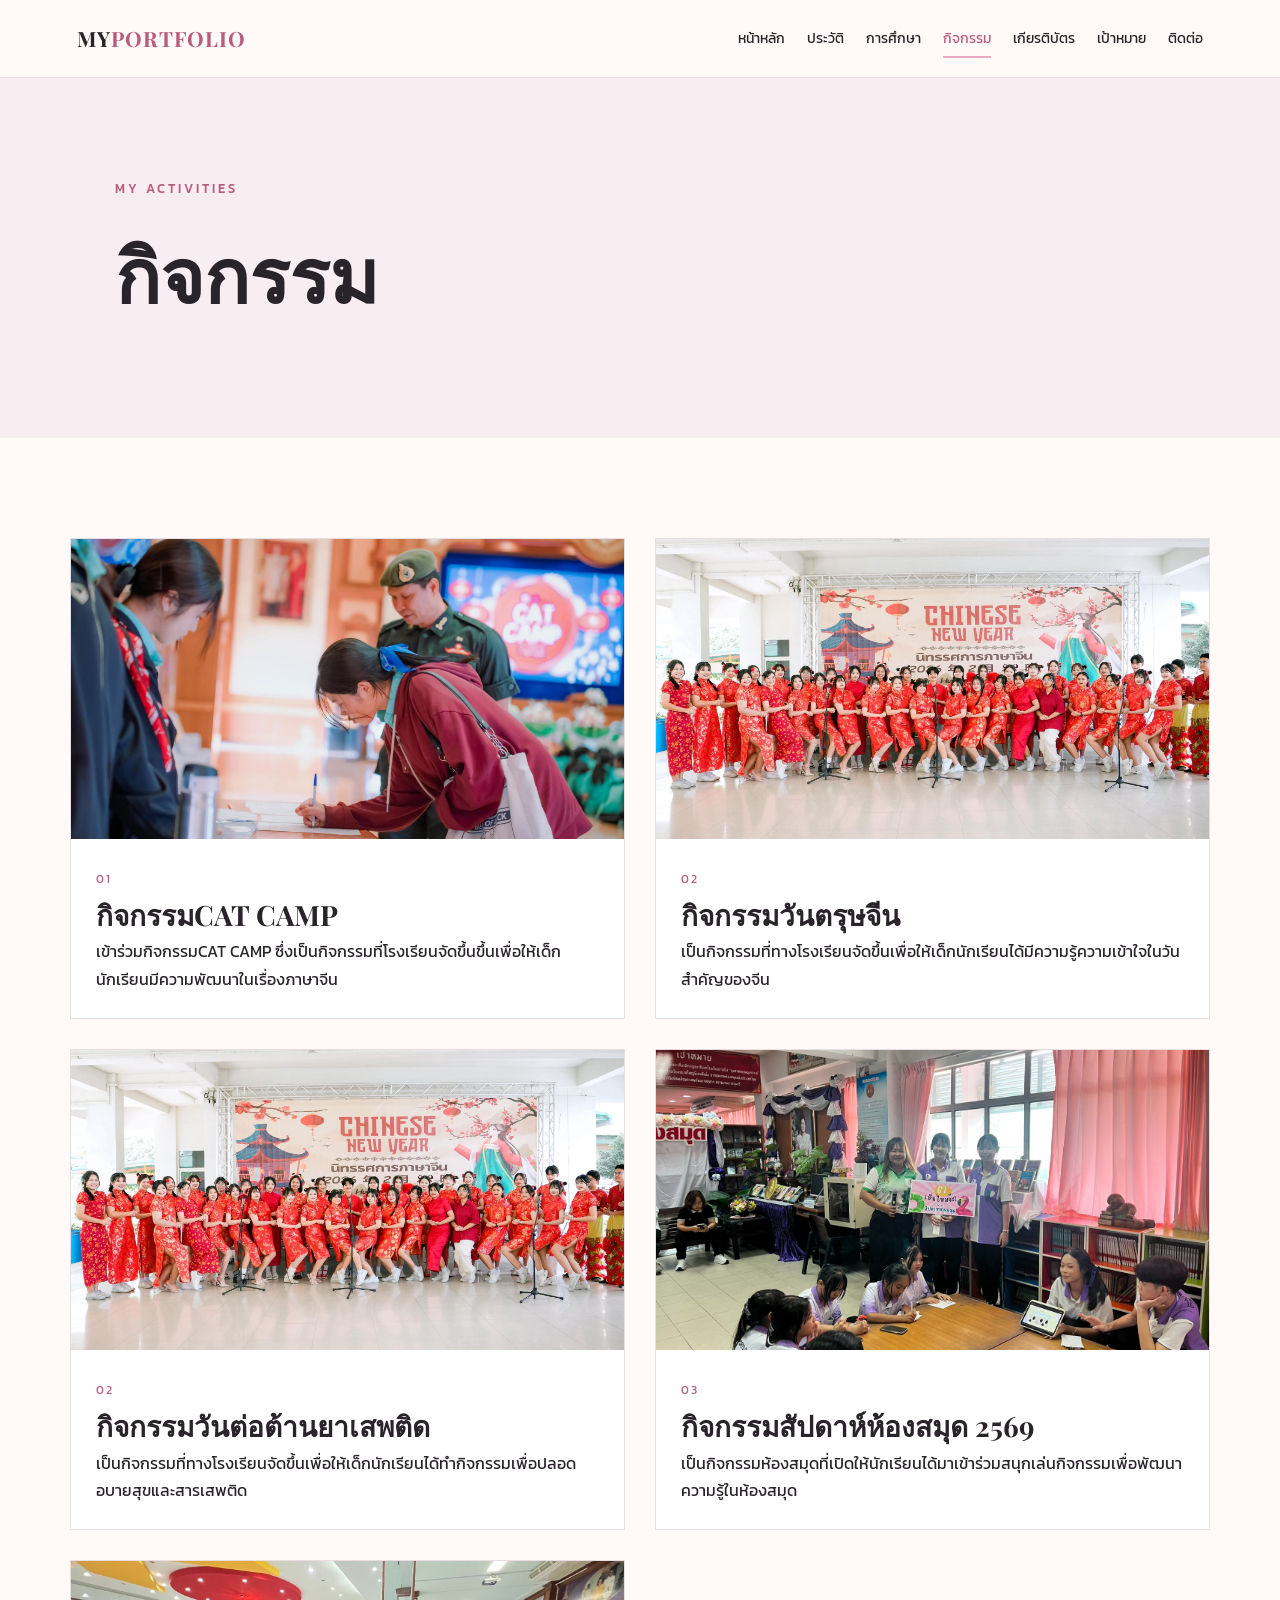
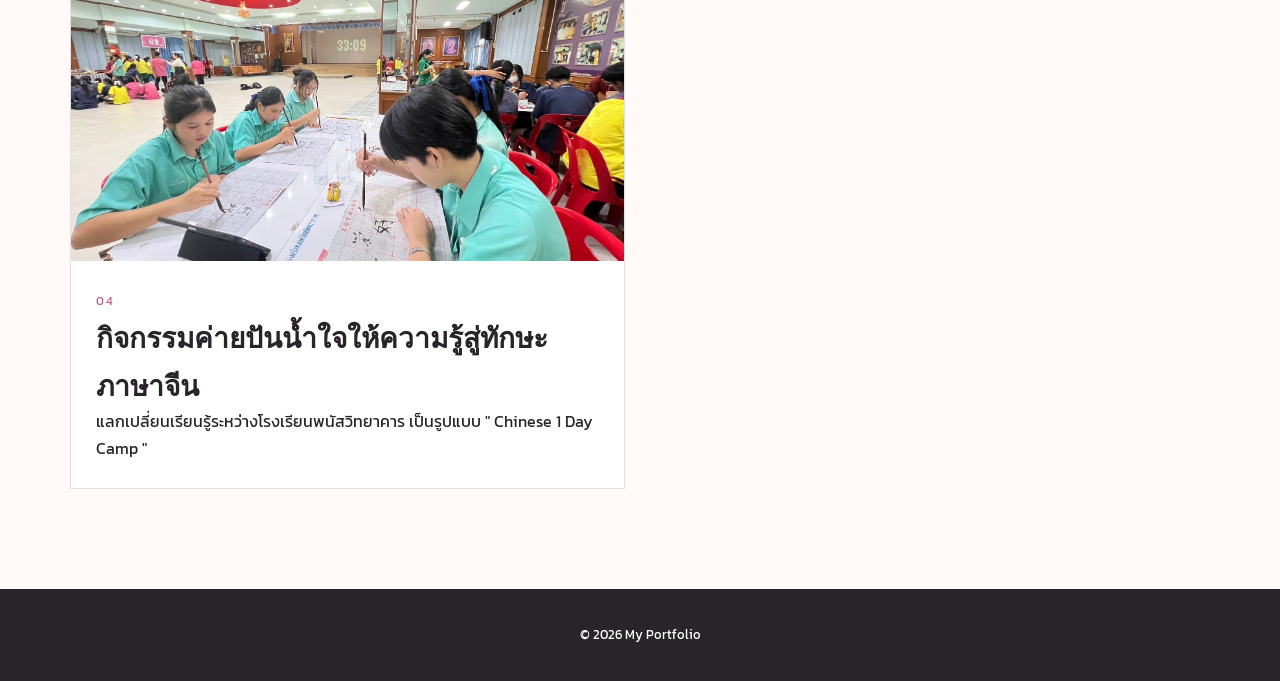
==== activities.html @ 8099ee00 "Update activities.html" ====
<!DOCTYPE html>
<html lang="th">
<head>
<meta charset="UTF-8">
<meta name="viewport" content="width=device-width, initial-scale=1.0">
<title>Activities | My Portfolio</title>
<link rel="stylesheet" href="css/style.css">
<link href="https://fonts.googleapis.com/css2?family=Kanit:wght@300;400;500;600;700&family=Playfair+Display:wght@600;700&display=swap" rel="stylesheet">
</head>

<body>

<header class="navbar">
<a href="index.html" class="logo">MY<span>PORTFOLIO</span></a>
<button class="menu-btn">☰</button>

<nav>
<a href="index.html">หน้าหลัก</a>
<a href="profile.html">ประวัติ</a>
<a href="education.html">การศึกษา</a>
<a href="activities.html" class="active">กิจกรรม</a>
<a href="certificates.html">เกียรติบัตร</a>
<a href="goals.html">เป้าหมาย</a>
<a href="contact.html">ติดต่อ</a>
</nav>
</header>

<main>

<section class="page-header">
<p>MY ACTIVITIES</p>
<h1>กิจกรรม</h1>
</section>

<section class="gallery-grid">

<div class="activity-card reveal">
<img src="images/FB_IMG_1780912357228.jpg" alt="กิจกรรม">
<div class="activity-content">
<span>01</span>
<h2>กิจกรรมCAT CAMP</h2>
<p>เข้าร่วมกิจกรรมCAT CAMP ซึ่งเป็นกิจกรรมที่โรงเรียนจัดขึ้นขึ้นเพื่อให้เด็กนักเรียนมีความพัฒนาในเรื่องภาษาจีน</p>
</div>
</div>

<div class="activity-card reveal">
<img src="images/FB_IMG_1780911938243.jpg" alt="กิจกรรม">
<div class="activity-content">
<span>02</span>
<h2>กิจกรรมวันตรุษจีน</h2>
<p>เป็นกิจกรรมที่ทางโรงเรียนจัดขึ้นเพื่อให้เด็กนักเรียนได้มีความรู้ความเข้าใจในวันสำคัญของจีน</p>
</div>
</div>

  <div class="activity-card reveal">
<img src="images/FB_IMG_1780911938243.jpg" alt="กิจกรรม">
<div class="activity-content">
<span>02</span>
<h2>กิจกรรมวันต่อต้านยาเสพติด</h2>
<p>เป็นกิจกรรมที่ทางโรงเรียนจัดขึ้นเพื่อให้เด็กนักเรียนได้ทำกิจกรรมเพื่อปลอดอบายสุขและสารเสพติด</p>
</div>
</div>

<div class="activity-card reveal">
<img src="images/1789521775600.jpg" alt="กิจกรรม">
<div class="activity-content">
<span>03</span>
<h2>กิจกรรมสัปดาห์ห้องสมุด 2569</h2>
<p>เป็นกิจกรรมห้องสมุดที่เปิดให้นักเรียนได้มาเข้าร่วมสนุกเล่นกิจกรรมเพื่อพัฒนาความรู้ในห้องสมุด</p>
</div>
</div>

<div class="activity-card reveal">
<img src="images/1780913693893.jpg" alt="กิจกรรม">
<div class="activity-content">
<span>04</span>
<h2>กิจกรรมค่ายปันน้ำใจให้ความรู้สู่ทักษะภาษาจีน</h2>
<p>แลกเปลี่ยนเรียนรู้ระหว่างโรงเรียนพนัสวิทยาคาร 
เป็นรูปแบบ " Chinese 1 Day Camp "</p>
</div>
</div>

</section>

</main>

<footer>
<p>© 2026 My Portfolio</p>
</footer>

<script src="js/main.js"></script>
</body>
</html>
---- css/style.css ----
:root{
    --pink:#e9a9c1;
    --dark-pink:#b85c7d;
    --cream:#fffaf7;
    --dark:#29232a;
    --gray:#777;
    --white:#ffffff;
    --light:#f8eef2;
    --border:#eadde2;
}

*{
    margin:0;
    padding:0;
    box-sizing:border-box;
}

html{
    scroll-behavior:smooth;
}

body{
    font-family:'Kanit',sans-serif;
    background:var(--cream);
    color:var(--dark);
    line-height:1.7;
}

a{
    text-decoration:none;
    color:inherit;
}

img{
    max-width:100%;
    display:block;
}

.navbar{
    height:78px;
    padding:0 6%;
    display:flex;
    align-items:center;
    justify-content:space-between;
    background:rgba(255,250,247,.94);
    backdrop-filter:blur(12px);
    border-bottom:1px solid var(--border);
    position:sticky;
    top:0;
    z-index:1000;
}

.logo{
    font-family:'Playfair Display',serif;
    font-size:21px;
    font-weight:700;
    letter-spacing:1px;
}

.logo span{
    color:var(--dark-pink);
}

nav{
    display:flex;
    gap:22px;
}

nav a{
    font-size:14px;
    transition:.3s;
    position:relative;
}

nav a:hover,
nav a.active{
    color:var(--dark-pink);
}

nav a.active:after{
    content:"";
    position:absolute;
    width:100%;
    height:2px;
    background:var(--pink);
    bottom:-8px;
    left:0;
}

.menu-btn{
    display:none;
    border:0;
    background:none;
    font-size:25px;
}

.hero{
    min-height:calc(100vh - 78px);
    padding:80px 9%;
    display:grid;
    grid-template-columns:1fr 1fr;
    align-items:center;
    gap:60px;
    background:
        radial-gradient(circle at 90% 10%,#f8dce6 0,transparent 25%),
        var(--cream);
}

.small-title,
.label,
.page-header p,
.section-title p{
    color:var(--dark-pink);
    letter-spacing:3px;
    font-size:13px;
    font-weight:500;
}

.hero h1{
    font-family:'Playfair Display',serif;
    font-size:clamp(80px,12vw,170px);
    line-height:.8;
    margin:25px 0;
    letter-spacing:-7px;
}

.hero h1 span{
    color:var(--pink);
}

.hero-description{
    color:var(--gray);
    max-width:500px;
}

.hero-info{
    margin:30px 0;
}

.hero-info h2{
    font-size:27px;
}

.hero-info p{
    color:var(--gray);
}

.btn{
    display:inline-block;
    padding:13px 27px;
    background:var(--dark);
    color:white;
    border-radius:50px;
    transition:.3s;
}

.btn:hover{
    background:var(--dark-pink);
    transform:translateY(-3px);
}

.hero-image{
    position:relative;
    display:flex;
    justify-content:center;
    align-items:center;
}

.image-frame{
    width:min(430px,80%);
    aspect-ratio:4/5;
    overflow:hidden;
    border-radius:220px 220px 30px 30px;
    border:12px solid white;
    box-shadow:0 25px 60px rgba(70,30,50,.15);
}

.image-frame img{
    width:100%;
    height:100%;
    object-fit:cover;
}

.circle-text{
    position:absolute;
    bottom:15px;
    right:5%;
    width:125px;
    height:125px;
    border-radius:50%;
    background:var(--dark-pink);
    color:white;
    display:flex;
    align-items:center;
    justify-content:center;
    text-align:center;
    font-size:10px;
    padding:20px;
    letter-spacing:1px;
}

.quote-section{
    padding:80px 10%;
    text-align:center;
    background:var(--dark);
    color:white;
}

.quote-section p{
    font-family:'Playfair Display',serif;
    font-size:clamp(22px,3vw,38px);
}

.quick-section,
.profile-section,
.timeline,
.gallery-grid,
.project-grid,
.certificate-grid,
.skills-container,
.goal-section,
.contact-section{
    max-width:1200px;
    margin:auto;
    padding:100px 30px;
}

.section-title{
    margin-bottom:45px;
}

.section-title h2,
.page-header h1{
    font-family:'Playfair Display',serif;
    font-size:clamp(42px,6vw,75px);
}

.card-grid{
    display:grid;
    grid-template-columns:repeat(4,1fr);
    gap:18px;
}

.menu-card{
    min-height:220px;
    padding:30px;
    background:white;
    border:1px solid var(--border);
    transition:.35s;
}

.menu-card:hover{
    transform:translateY(-8px);
    background:var(--dark);
    color:white;
}

.menu-card span{
    color:var(--dark-pink);
    font-size:14px;
}

.menu-card h3{
    font-family:'Playfair Display',serif;
    font-size:30px;
    margin-top:50px;
}

.menu-card p{
    color:var(--gray);
}

.page-header{
    padding:100px 9%;
    background:var(--light);
}

.page-header h1{
    margin-top:10px;
}

.profile-section{
    display:grid;
    grid-template-columns:380px 1fr;
    gap:80px;
    align-items:center;
}

.profile-photo{
    border-radius:200px 200px 25px 25px;
    overflow:hidden;
    border:10px solid white;
    box-shadow:0 20px 50px rgba(0,0,0,.1);
}

.profile-photo img{
    width:100%;
    aspect-ratio:4/5;
    object-fit:cover;
}

.profile-content h2{
    font-family:'Playfair Display',serif;
    font-size:45px;
    margin:10px 0 20px;
}

.info-grid{
    display:grid;
    grid-template-columns:1fr 1fr;
    gap:20px;
    margin-top:30px;
}

.info-grid div{
    padding:15px;
    border-bottom:1px solid var(--border);
}

.info-grid span{
    display:block;
    color:var(--gray);
    font-size:13px;
}

.about-box{
    max-width:1000px;
    margin:0 auto 100px;
    padding:50px;
    background:var(--dark);
    color:white;
    border-radius:25px;
}

.about-box h2{
    font-family:'Playfair Display',serif;
    font-size:35px;
    margin-bottom:15px;
}

.timeline{
    position:relative;
}

.timeline:before{
    content:"";
    position:absolute;
    left:50%;
    top:100px;
    bottom:100px;
    width:2px;
    background:var(--pink);
}

.timeline-item{
    width:50%;
    padding:25px 45px;
    position:relative;
}

.timeline-item:nth-child(odd){
    margin-left:0;
    text-align:right;
}

.timeline-item:nth-child(even){
    margin-left:50%;
}

.timeline-year{
    color:var(--dark-pink);
    font-weight:600;
}

.timeline-card{
    background:white;
    border:1px solid var(--border);
    padding:25px;
    margin-top:10px;
    text-align:left;
}

.timeline-card h2{
    font-family:'Playfair Display',serif;
}

.timeline-card h3{
    color:var(--dark-pink);
}

.stats{
    max-width:1100px;
    margin:0 auto 100px;
    display:grid;
    grid-template-columns:repeat(4,1fr);
    gap:20px;
    padding:0 30px;
}

.stat-card{
    text-align:center;
    padding:35px;
    background:white;
    border:1px solid var(--border);
}

.stat-card h2{
    font-family:'Playfair Display',serif;
    font-size:45px;
    color:var(--dark-pink);
}

.gallery-grid{
    display:grid;
    grid-template-columns:1fr 1fr;
    gap:30px;
}

.activity-card{
    background:white;
    overflow:hidden;
    border:1px solid var(--border);
}

.activity-card img{
    width:100%;
    height:300px;
    object-fit:cover;
}

.activity-content{
    padding:25px;
}

.activity-content span,
.project-info span{
    color:var(--dark-pink);
    letter-spacing:2px;
    font-size:12px;
}

.activity-content h2{
    font-family:'Playfair Display',serif;
    font-size:28px;
}

.project-grid{
    display:grid;
    grid-template-columns:repeat(2,1fr);
    gap:30px;
}

.project-card{
    background:white;
    border:1px solid var(--border);
    overflow:hidden;
}

.project-card img{
    width:100%;
    height:300px;
    object-fit:cover;
}

.project-info{
    padding:30px;
}

.project-info h2{
    font-family:'Playfair Display',serif;
    font-size:32px;
    margin:7px 0;
}

.tags{
    display:flex;
    flex-wrap:wrap;
    gap:8px;
    margin-top:20px;
}

.tags b,
.soft-skills span{
    font-size:12px;
    font-weight:400;
    padding:7px 14px;
    background:var(--light);
    border-radius:30px;
}

.certificate-grid{
    display:grid;
    grid-template-columns:repeat(2,1fr);
    gap:30px;
}

.certificate{
    background:white;
    padding:15px;
    border:1px solid var(--border);
}

.certificate img{
    width:100%;
    aspect-ratio:1.4;
    object-fit:cover;
}

.certificate h3{
    margin-top:15px;
}

.certificate p{
    color:var(--gray);
}

.skills-container{
    display:grid;
    grid-template-columns:1fr 1fr;
    gap:30px;
}

.skill-box{
    padding:40px;
    background:white;
    border:1px solid var(--border);
}

.skill-box h2{
    font-family:'Playfair Display',serif;
    font-size:35px;
    margin-bottom:30px;
}

.skill{
    margin:25px 0;
}

.skill > div:first-child{
    display:flex;
    justify-content:space-between;
}

.skill strong{
    color:var(--dark-pink);
}

.bar{
    height:7px;
    background:#eee;
    border-radius:10px;
    overflow:hidden;
}

.bar i{
    display:block;
    height:100%;
    background:var(--pink);
}

.soft-skills{
    display:flex;
    flex-wrap:wrap;
    gap:12px;
}

.goal-section{
    display:grid;
    grid-template-columns:1fr 1fr;
    gap:50px;
}

.goal-main{
    padding:50px;
    background:var(--dark);
    color:white;
    border-radius:25px;
}

.goal-main h2{
    font-family:'Playfair Display',serif;
    font-size:45px;
    margin:15px 0;
}

.goal-cards{
    display:grid;
    gap:20px;
}

.goal-card{
    background:white;
    border:1px solid var(--border);
    padding:30px;
}

.goal-card span{
    color:var(--dark-pink);
}

.goal-card h3{
    font-family:'Playfair Display',serif;
    font-size:27px;
}

.contact-section{
    text-align:center;
}

.contact-intro{
    max-width:700px;
    margin:0 auto 50px;
}

.contact-intro h2{
    font-family:'Playfair Display',serif;
    font-size:45px;
    margin:10px 0;
}

.contact-grid{
    display:grid;
    grid-template-columns:repeat(4,1fr);
    gap:20px;
}

.contact-card{
    padding:35px 20px;
    background:white;
    border:1px solid var(--border);
    transition:.3s;
}

.contact-card:hover{
    transform:translateY(-7px);
    background:var(--dark);
    color:white;
}

.contact-card span{
    font-size:30px;
    color:var(--dark-pink);
}

.contact-card h3{
    margin-top:10px;
}

.contact-card p{
    color:var(--gray);
    font-size:14px;
}

footer{
    padding:35px;
    text-align:center;
    background:var(--dark);
    color:white;
    font-size:13px;
}

.reveal{
    opacity:0;
    transform:translateY(25px);
    transition:opacity .8s ease,transform .8s ease;
}

.reveal.show{
    opacity:1;
    transform:translateY(0);
}

@media(max-width:1000px){

    nav{
        gap:12px;
    }

    nav a{
        font-size:12px;
    }

    .card-grid{
        grid-template-columns:1fr 1fr;
    }

    .contact-grid{
        grid-template-columns:1fr 1fr;
    }
}

@media(max-width:750px){

    .navbar{
        height:65px;
    }

    .menu-btn{
        display:block;
    }

    nav{
        position:absolute;
        top:65px;
        left:0;
        width:100%;
        background:white;
        flex-direction:column;
        padding:20px 30px;
        display:none;
        border-bottom:1px solid var(--border);
    }

    nav.open{
        display:flex;
    }

    nav a.active:after{
        display:none;
    }

    .hero{
        grid-template-columns:1fr;
        padding:60px 7%;
        text-align:center;
    }

    .hero h1{
        font-size:90px;
    }

    .hero-description{
        margin:auto;
    }

    .hero-image{
        order:-1;
    }

    .image-frame{
        width:65%;
    }

    .circle-text{
        right:12%;
    }

    .profile-section,
    .goal-section,
    .skills-container{
        grid-template-columns:1fr;
    }

    .profile-photo{
        max-width:320px;
        margin:auto;
    }

    .gallery-grid,
    .project-grid,
    .certificate-grid{
        grid-template-columns:1fr;
    }

    .timeline:before{
        left:15px;
    }

    .timeline-item,
    .timeline-item:nth-child(even){
        width:100%;
        margin-left:0;
        padding-left:45px;
        text-align:left;
    }

    .stats{
        grid-template-columns:1fr 1fr;
    }

    .card-grid{
        grid-template-columns:1fr;
    }

    .contact-grid{
        grid-template-columns:1fr 1fr;
    }

    .page-header{
        padding:70px 7%;
    }
}

@media(max-width:450px){

    .hero h1{
        font-size:70px;
    }

    .info-grid{
        grid-template-columns:1fr;
    }

    .stats,
    .contact-grid{
        grid-template-columns:1fr;
    }

    .quick-section,
    .profile-section,
    .timeline,
    .gallery-grid,
    .project-grid,
    .certificate-grid,
    .skills-container,
    .goal-section,
    .contact-section{
        padding-left:20px;
        padding-right:20px;
    }
}
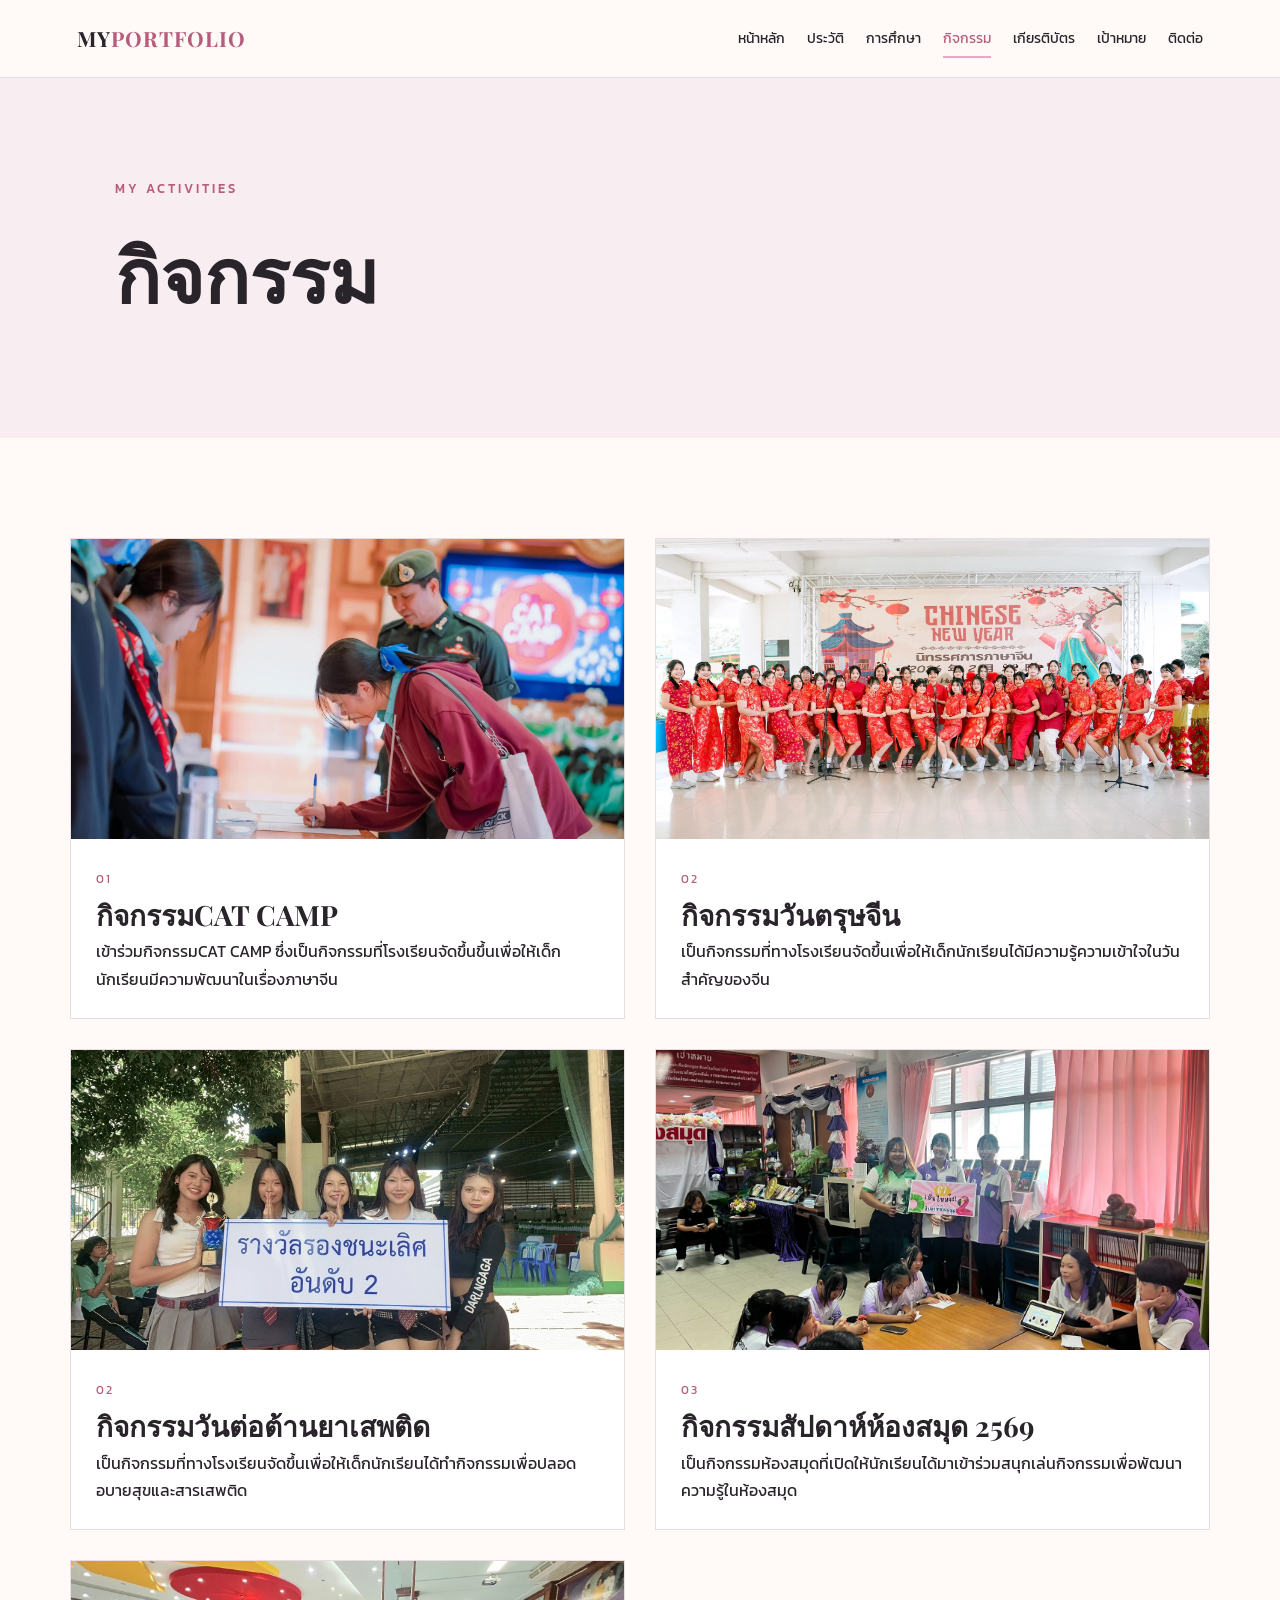
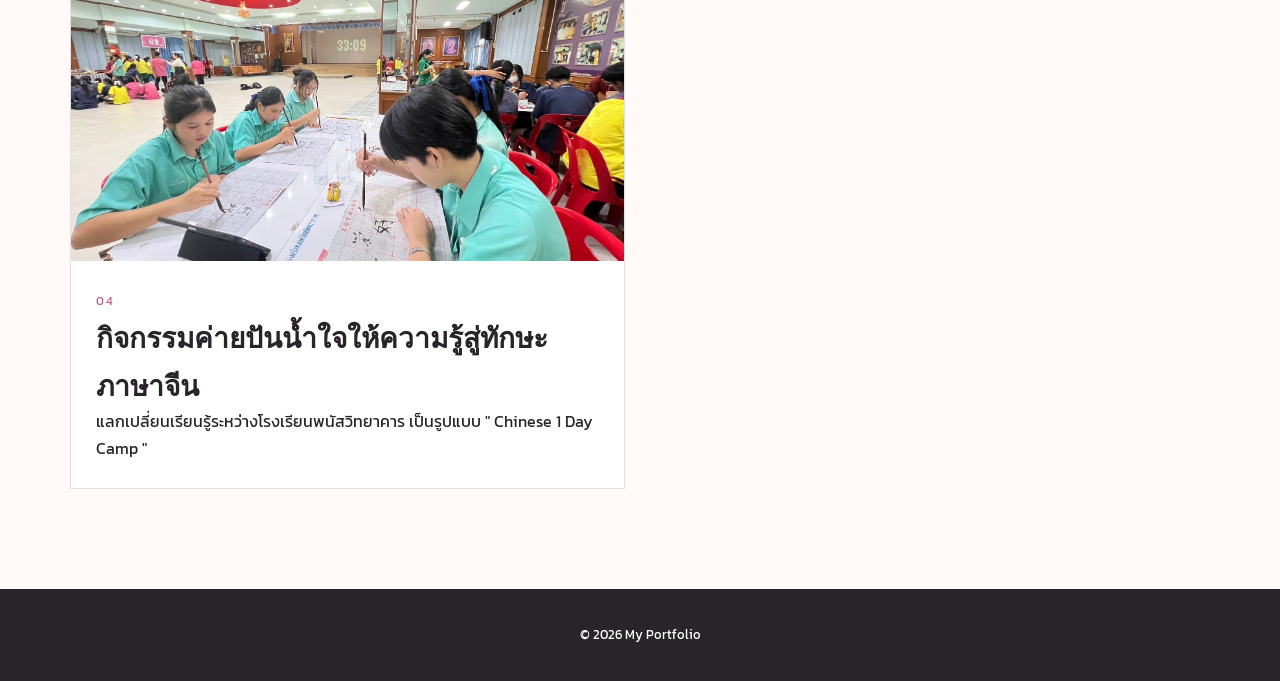
==== commit ba617a9a: "Update activities.html" ====
--- a/activities.html
+++ b/activities.html
@@ -53,7 +53,7 @@
 </div>
 
   <div class="activity-card reveal">
-<img src="images/FB_IMG_1780911938243.jpg" alt="กิจกรรม">
+<img src="images/IMG_3815.jpeg" alt="กิจกรรม">
 <div class="activity-content">
 <span>02</span>
 <h2>กิจกรรมวันต่อต้านยาเสพติด</h2>
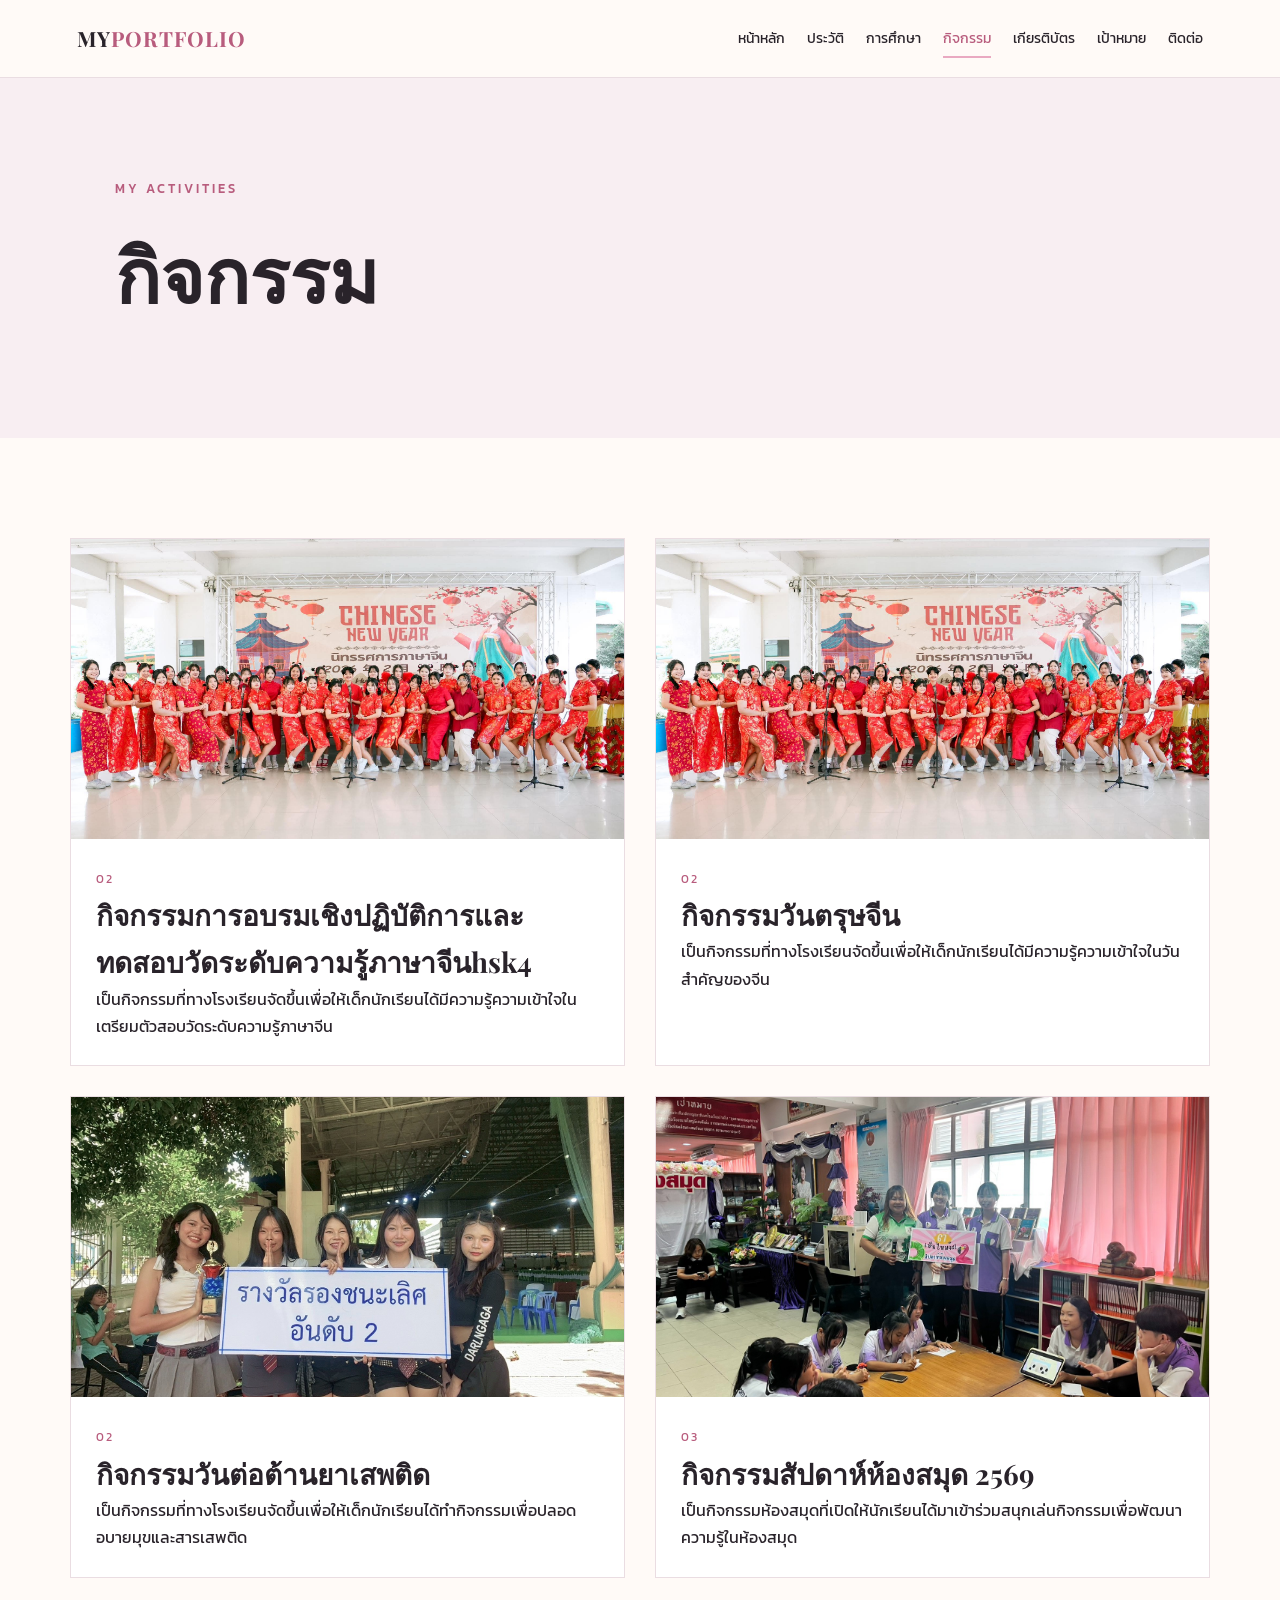
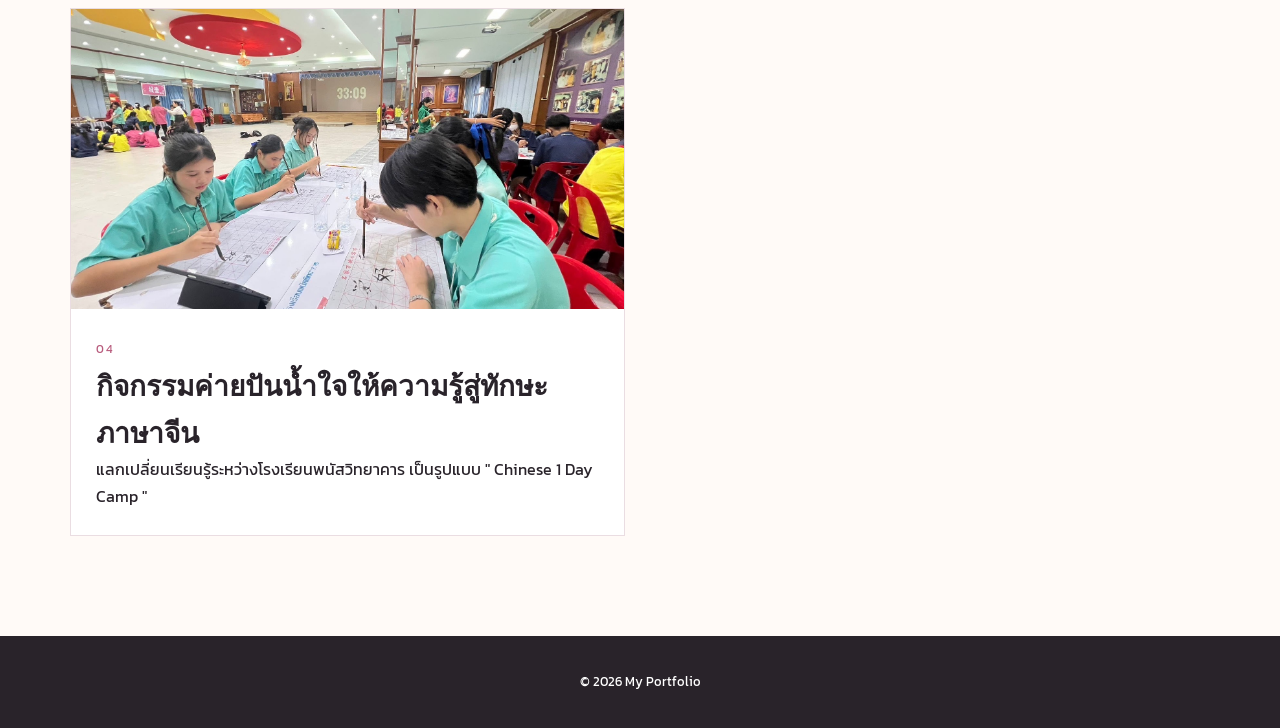
==== commit afe8522b: "Update activities.html" ====
--- a/activities.html
+++ b/activities.html
@@ -34,12 +34,12 @@
 
 <section class="gallery-grid">
 
-<div class="activity-card reveal">
-<img src="images/FB_IMG_1780912357228.jpg" alt="กิจกรรม">
+  <div class="activity-card reveal">
+<img src="images/FB_IMG_1780911938243.jpg" alt="กิจกรรม">
 <div class="activity-content">
-<span>01</span>
-<h2>กิจกรรมCAT CAMP</h2>
-<p>เข้าร่วมกิจกรรมCAT CAMP ซึ่งเป็นกิจกรรมที่โรงเรียนจัดขึ้นขึ้นเพื่อให้เด็กนักเรียนมีความพัฒนาในเรื่องภาษาจีน</p>
+<span>02</span>
+<h2>กิจกรรมการอบรมเชิงปฏิบัติการและทดสอบวัดระดับความรู้ภาษาจีนhsk4</h2>
+<p>เป็นกิจกรรมที่ทางโรงเรียนจัดขึ้นเพื่อให้เด็กนักเรียนได้มีความรู้ความเข้าใจในเตรียมตัวสอบวัดระดับความรู้ภาษาจีน</p>
 </div>
 </div>
 
@@ -57,7 +57,7 @@
 <div class="activity-content">
 <span>02</span>
 <h2>กิจกรรมวันต่อต้านยาเสพติด</h2>
-<p>เป็นกิจกรรมที่ทางโรงเรียนจัดขึ้นเพื่อให้เด็กนักเรียนได้ทำกิจกรรมเพื่อปลอดอบายสุขและสารเสพติด</p>
+<p>เป็นกิจกรรมที่ทางโรงเรียนจัดขึ้นเพื่อให้เด็กนักเรียนได้ทำกิจกรรมเพื่อปลอดอบายมุขและสารเสพติด</p>
 </div>
 </div>
 
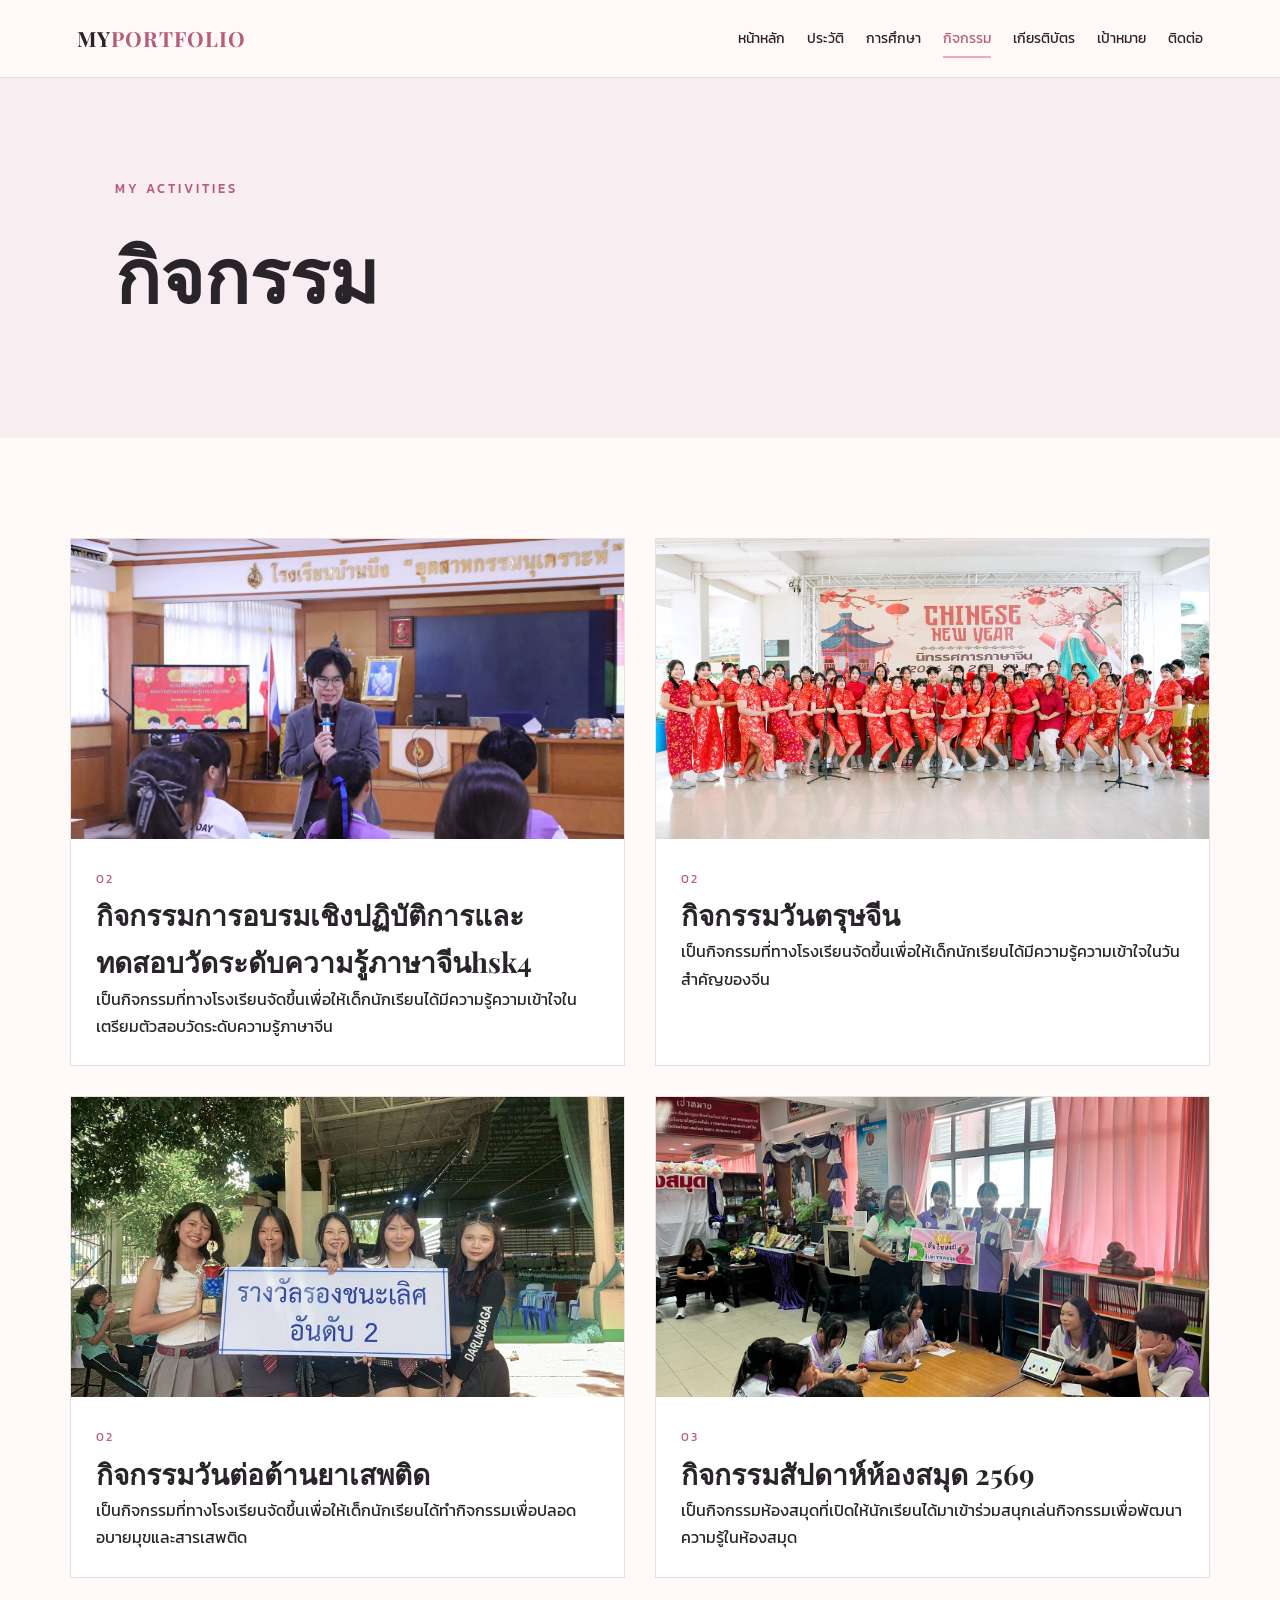
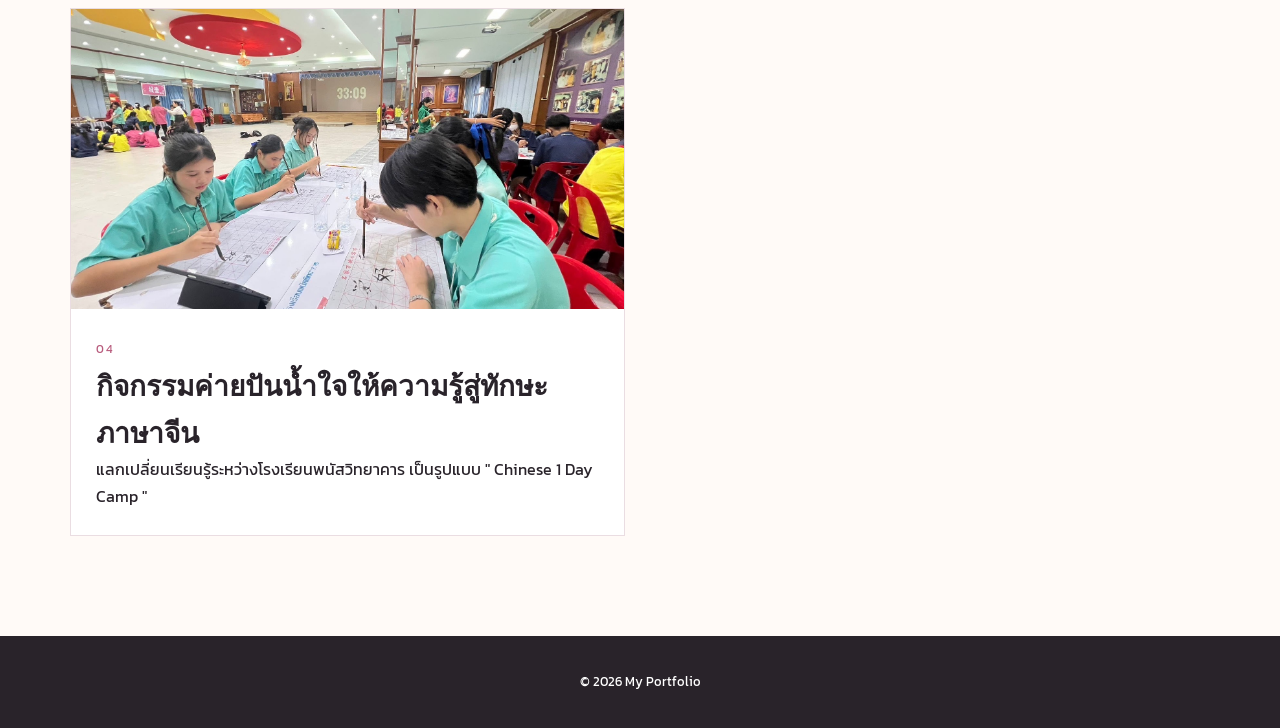
==== commit e0baa708: "Update activities.html" ====
--- a/activities.html
+++ b/activities.html
@@ -35,7 +35,7 @@
 <section class="gallery-grid">
 
   <div class="activity-card reveal">
-<img src="images/FB_IMG_1780911938243.jpg" alt="กิจกรรม">
+<img src="images/1000016197_d7d8314f978ae24e54bb75f91ce47234-9_6_2569 13_22_47.jpeg" alt="กิจกรรม">
 <div class="activity-content">
 <span>02</span>
 <h2>กิจกรรมการอบรมเชิงปฏิบัติการและทดสอบวัดระดับความรู้ภาษาจีนhsk4</h2>
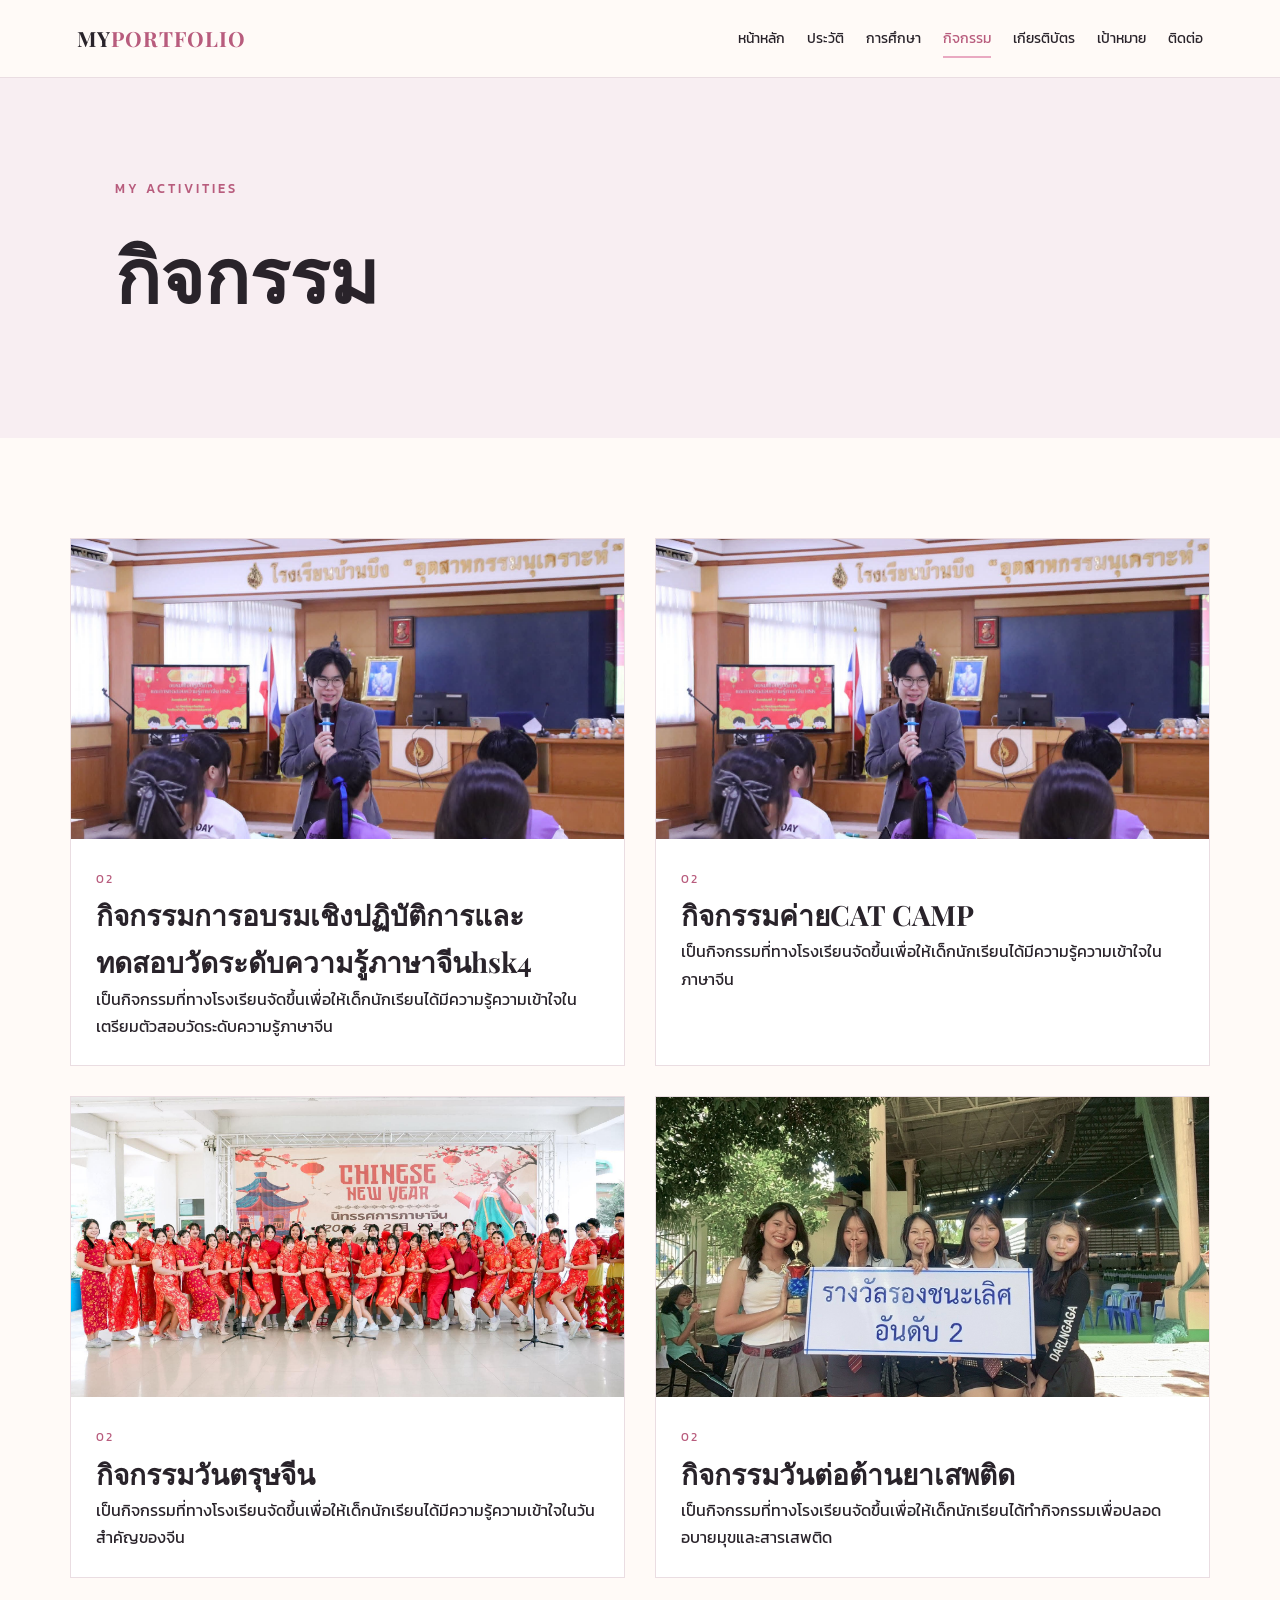
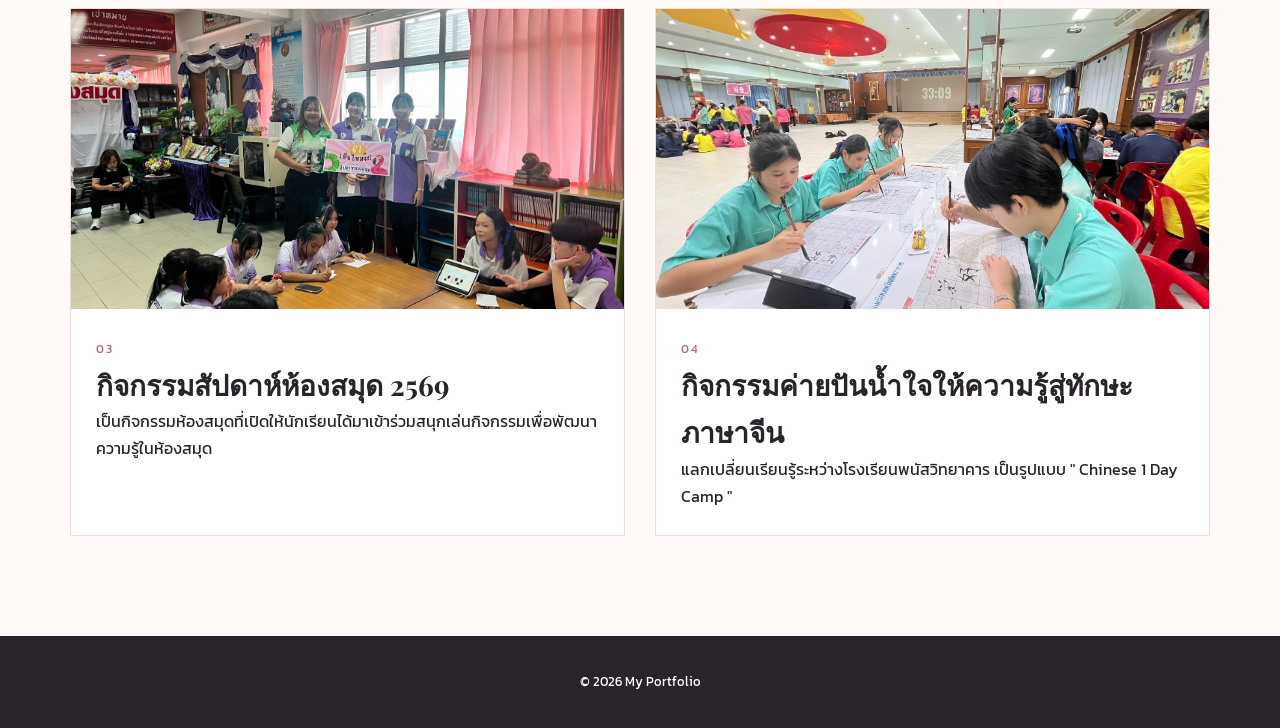
==== commit fd3a1761: "Update activities.html" ====
--- a/activities.html
+++ b/activities.html
@@ -43,6 +43,15 @@
 </div>
 </div>
 
+  <div class="activity-card reveal">
+<img src="images/1000016197_d7d8314f978ae24e54bb75f91ce47234-9_6_2569 13_22_47.jpeg" alt="กิจกรรม">
+<div class="activity-content">
+<span>02</span>
+<h2>กิจกรรมค่ายCAT CAMP</h2>
+<p>เป็นกิจกรรมที่ทางโรงเรียนจัดขึ้นเพื่อให้เด็กนักเรียนได้มีความรู้ความเข้าใจในภาษาจีน</p>
+</div>
+</div>
+  
 <div class="activity-card reveal">
 <img src="images/FB_IMG_1780911938243.jpg" alt="กิจกรรม">
 <div class="activity-content">
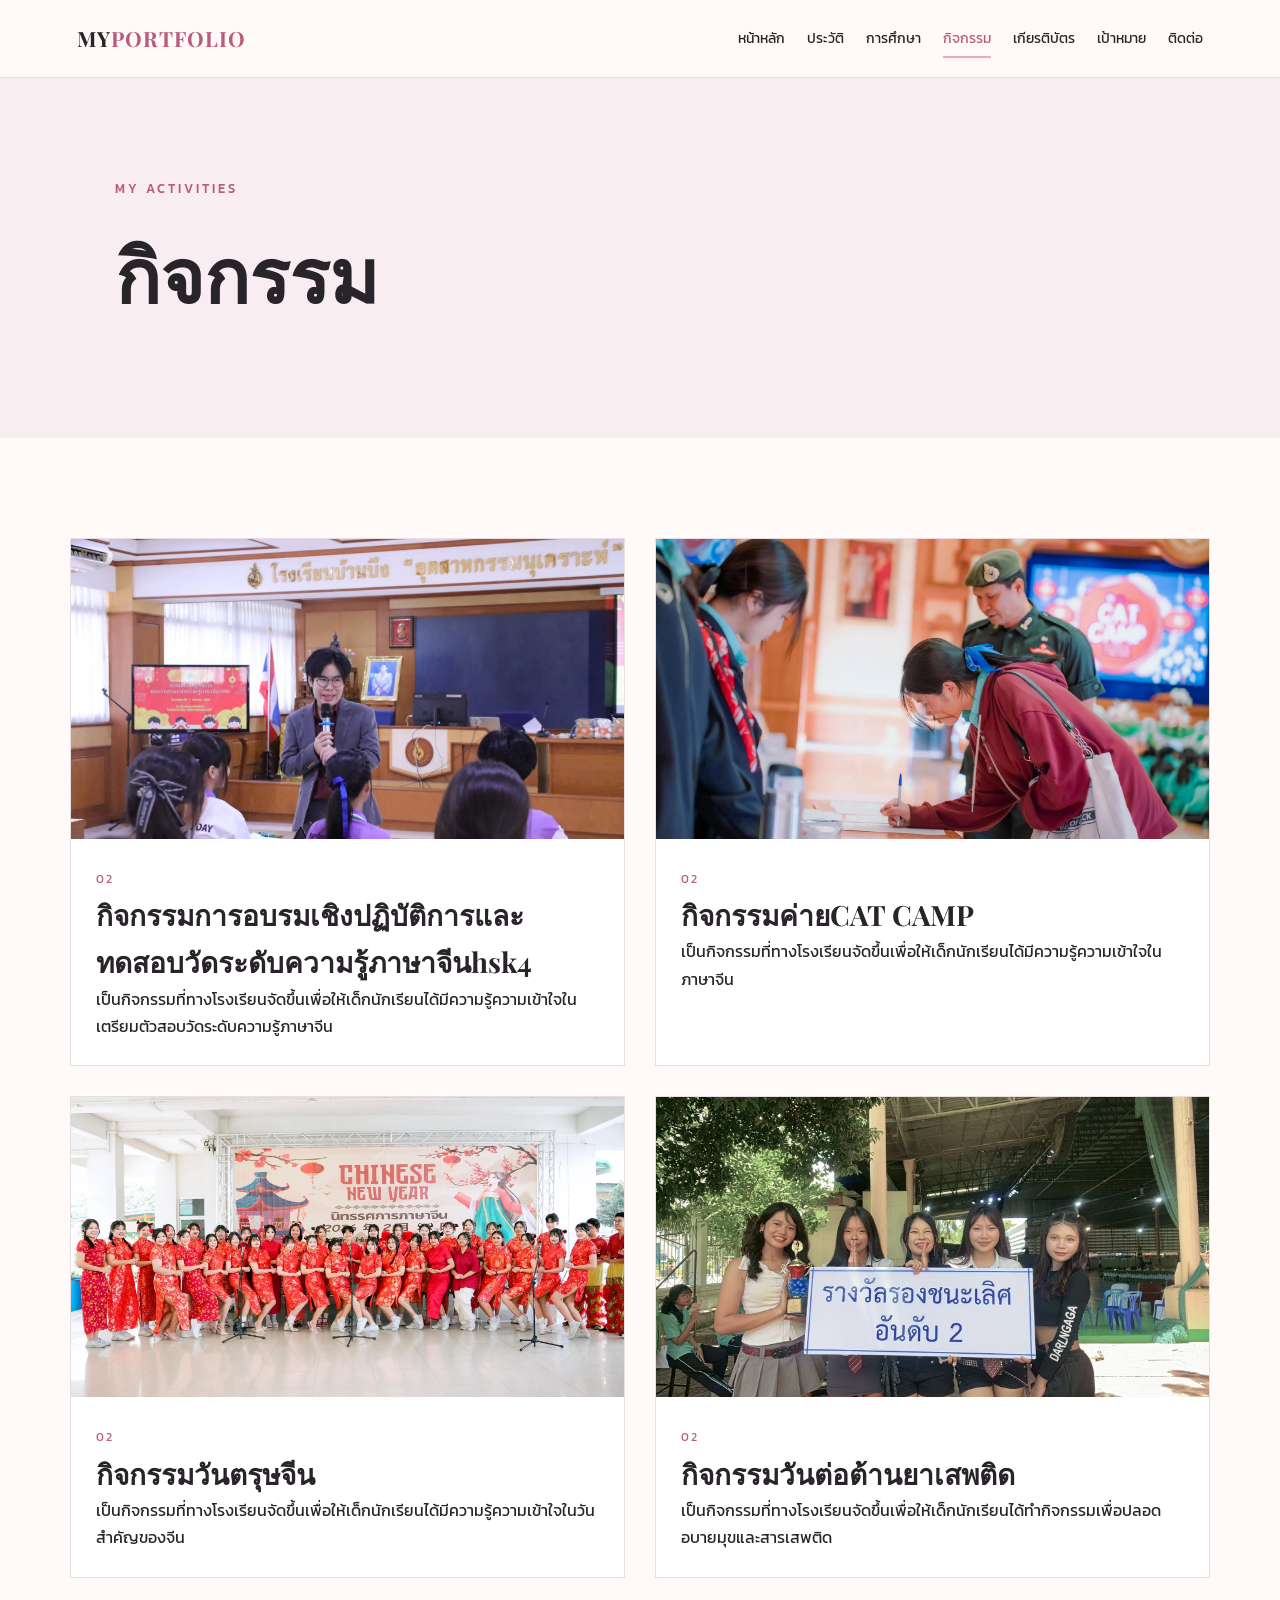
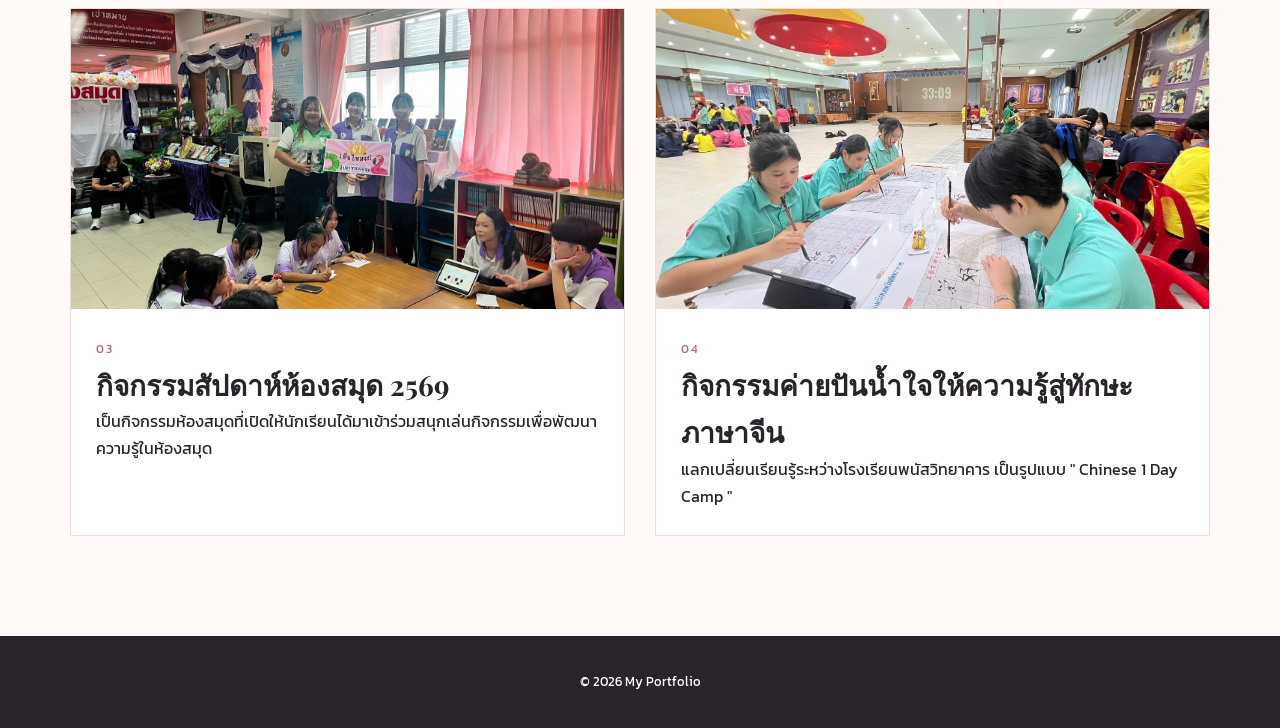
==== commit 4d428514: "Update activities.html" ====
--- a/activities.html
+++ b/activities.html
@@ -44,7 +44,7 @@
 </div>
 
   <div class="activity-card reveal">
-<img src="images/1000016197_d7d8314f978ae24e54bb75f91ce47234-9_6_2569 13_22_47.jpeg" alt="กิจกรรม">
+<img src="images/FB_IMG_1780912357228.jpg" alt="กิจกรรม">
 <div class="activity-content">
 <span>02</span>
 <h2>กิจกรรมค่ายCAT CAMP</h2>
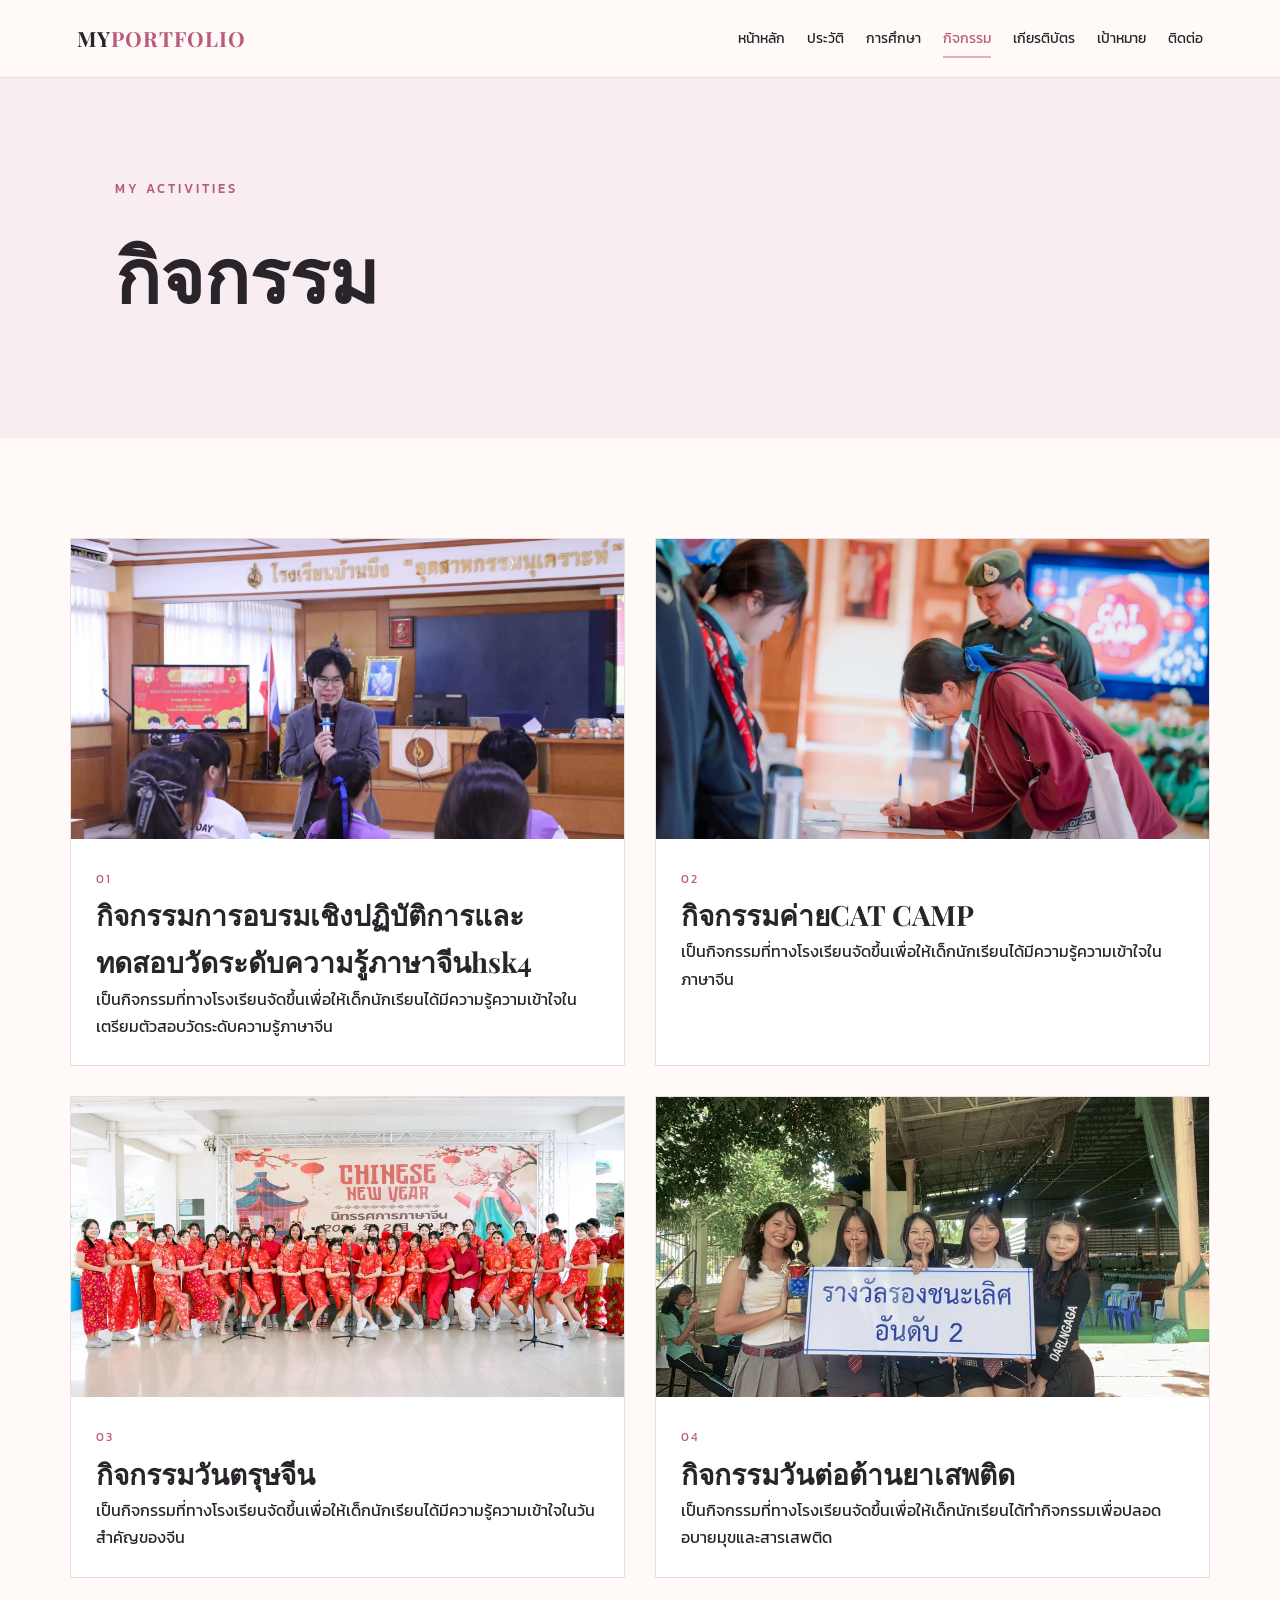
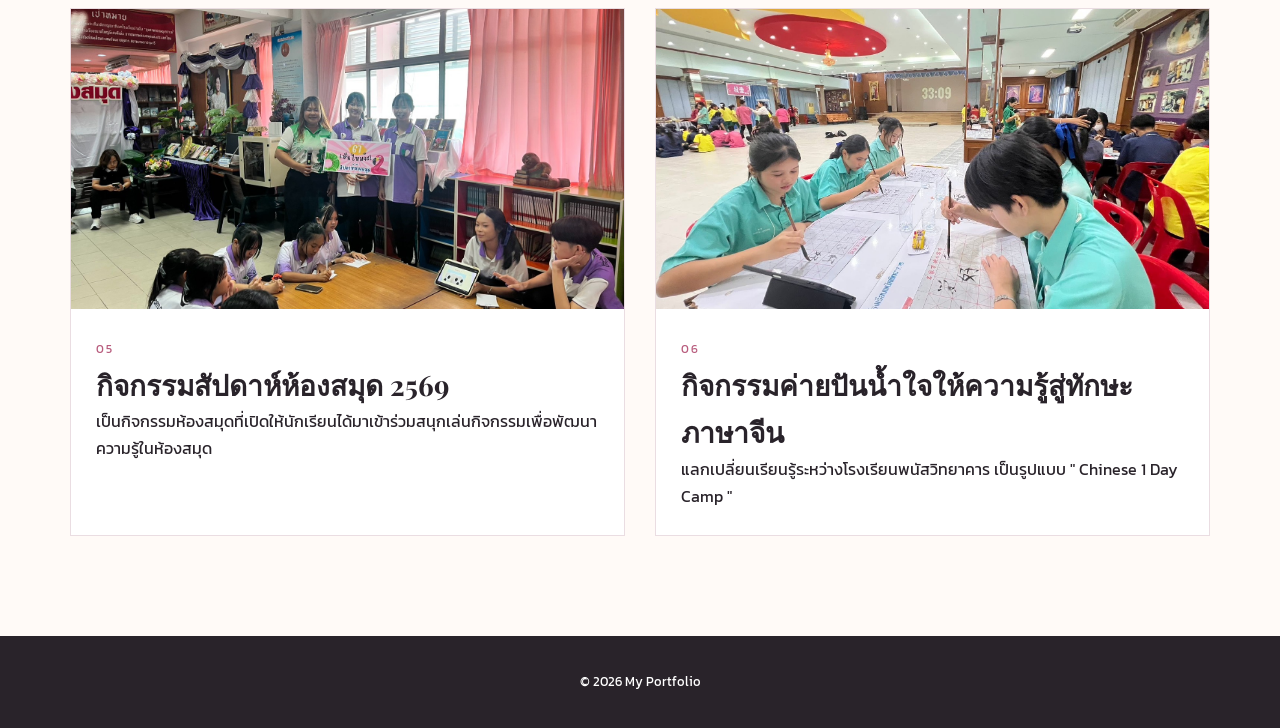
==== commit f6bcbd0c: "Update activities.html" ====
--- a/activities.html
+++ b/activities.html
@@ -37,7 +37,7 @@
   <div class="activity-card reveal">
 <img src="images/1000016197_d7d8314f978ae24e54bb75f91ce47234-9_6_2569 13_22_47.jpeg" alt="กิจกรรม">
 <div class="activity-content">
-<span>02</span>
+<span>01</span>
 <h2>กิจกรรมการอบรมเชิงปฏิบัติการและทดสอบวัดระดับความรู้ภาษาจีนhsk4</h2>
 <p>เป็นกิจกรรมที่ทางโรงเรียนจัดขึ้นเพื่อให้เด็กนักเรียนได้มีความรู้ความเข้าใจในเตรียมตัวสอบวัดระดับความรู้ภาษาจีน</p>
 </div>
@@ -55,7 +55,7 @@
 <div class="activity-card reveal">
 <img src="images/FB_IMG_1780911938243.jpg" alt="กิจกรรม">
 <div class="activity-content">
-<span>02</span>
+<span>03</span>
 <h2>กิจกรรมวันตรุษจีน</h2>
 <p>เป็นกิจกรรมที่ทางโรงเรียนจัดขึ้นเพื่อให้เด็กนักเรียนได้มีความรู้ความเข้าใจในวันสำคัญของจีน</p>
 </div>
@@ -64,7 +64,7 @@
   <div class="activity-card reveal">
 <img src="images/IMG_3815.jpeg" alt="กิจกรรม">
 <div class="activity-content">
-<span>02</span>
+<span>04</span>
 <h2>กิจกรรมวันต่อต้านยาเสพติด</h2>
 <p>เป็นกิจกรรมที่ทางโรงเรียนจัดขึ้นเพื่อให้เด็กนักเรียนได้ทำกิจกรรมเพื่อปลอดอบายมุขและสารเสพติด</p>
 </div>
@@ -73,7 +73,7 @@
 <div class="activity-card reveal">
 <img src="images/1789521775600.jpg" alt="กิจกรรม">
 <div class="activity-content">
-<span>03</span>
+<span>05</span>
 <h2>กิจกรรมสัปดาห์ห้องสมุด 2569</h2>
 <p>เป็นกิจกรรมห้องสมุดที่เปิดให้นักเรียนได้มาเข้าร่วมสนุกเล่นกิจกรรมเพื่อพัฒนาความรู้ในห้องสมุด</p>
 </div>
@@ -82,7 +82,7 @@
 <div class="activity-card reveal">
 <img src="images/1780913693893.jpg" alt="กิจกรรม">
 <div class="activity-content">
-<span>04</span>
+<span>06</span>
 <h2>กิจกรรมค่ายปันน้ำใจให้ความรู้สู่ทักษะภาษาจีน</h2>
 <p>แลกเปลี่ยนเรียนรู้ระหว่างโรงเรียนพนัสวิทยาคาร 
 เป็นรูปแบบ " Chinese 1 Day Camp "</p>
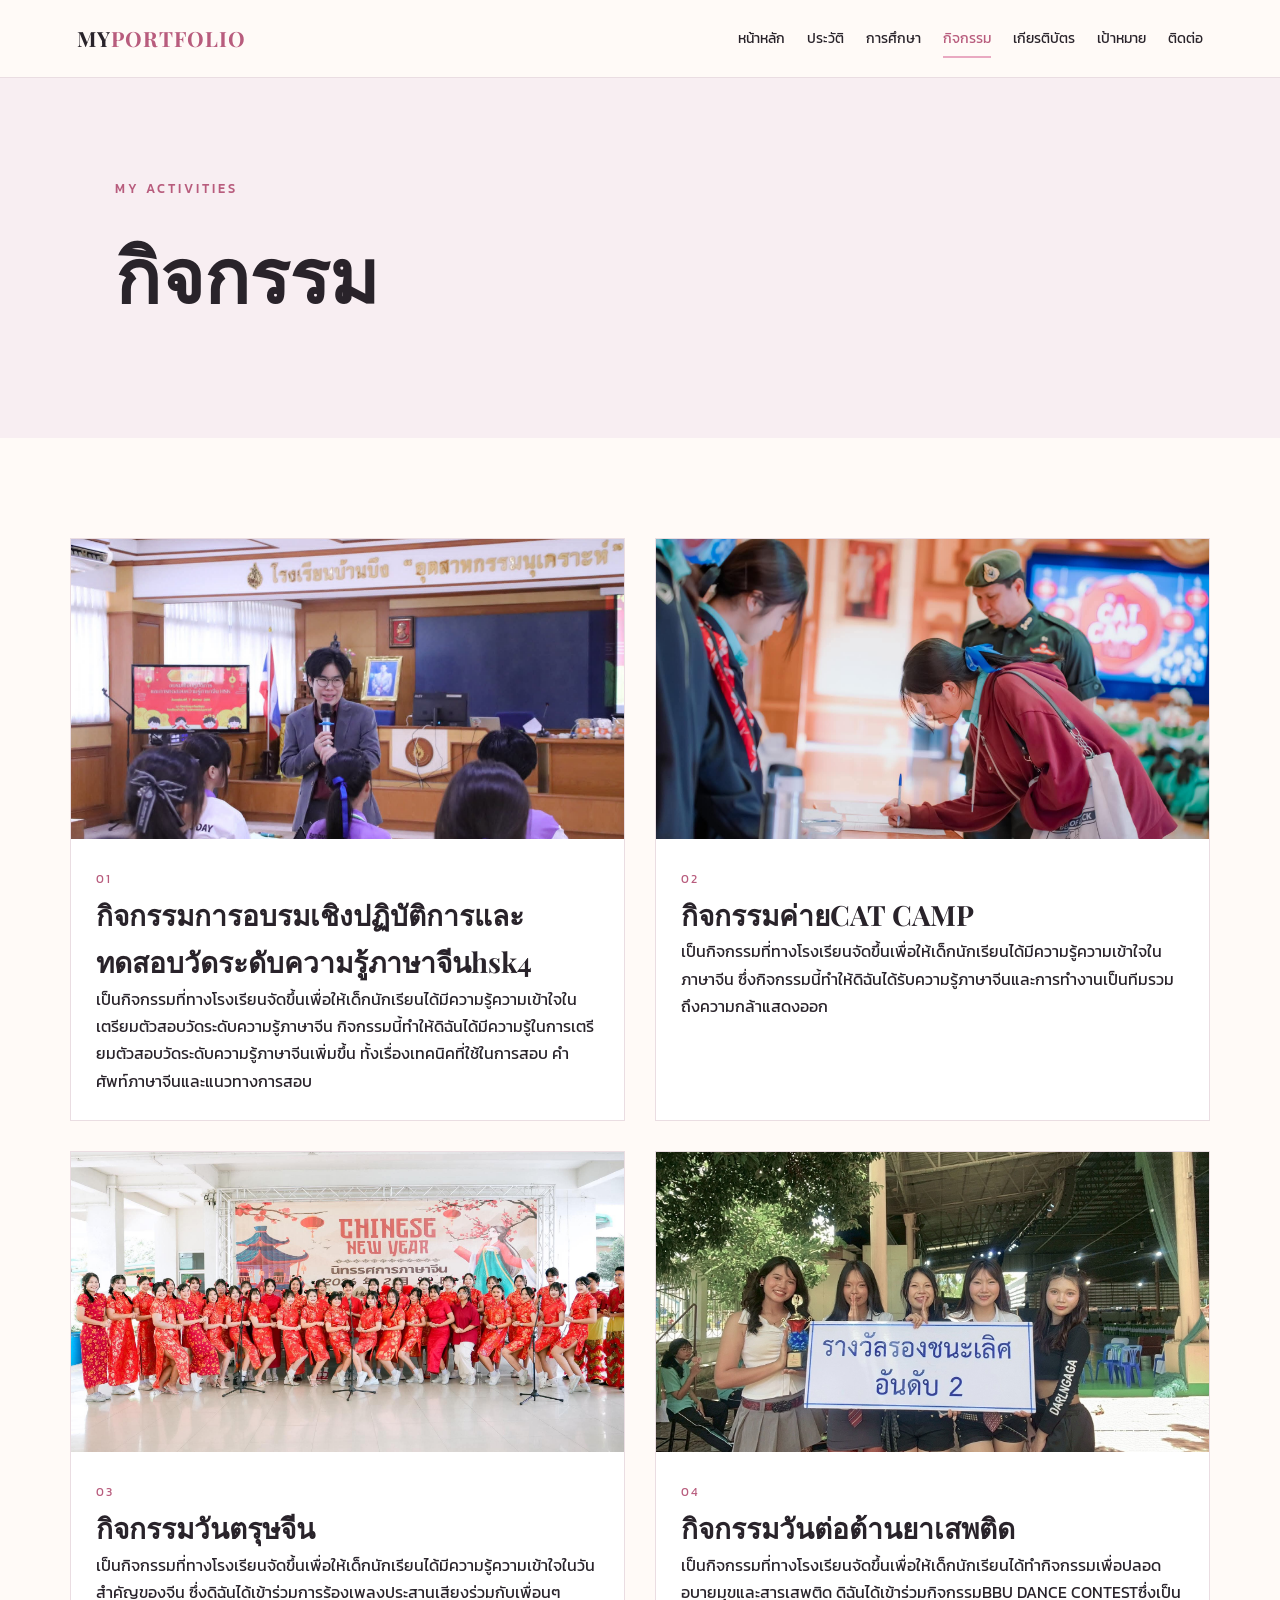
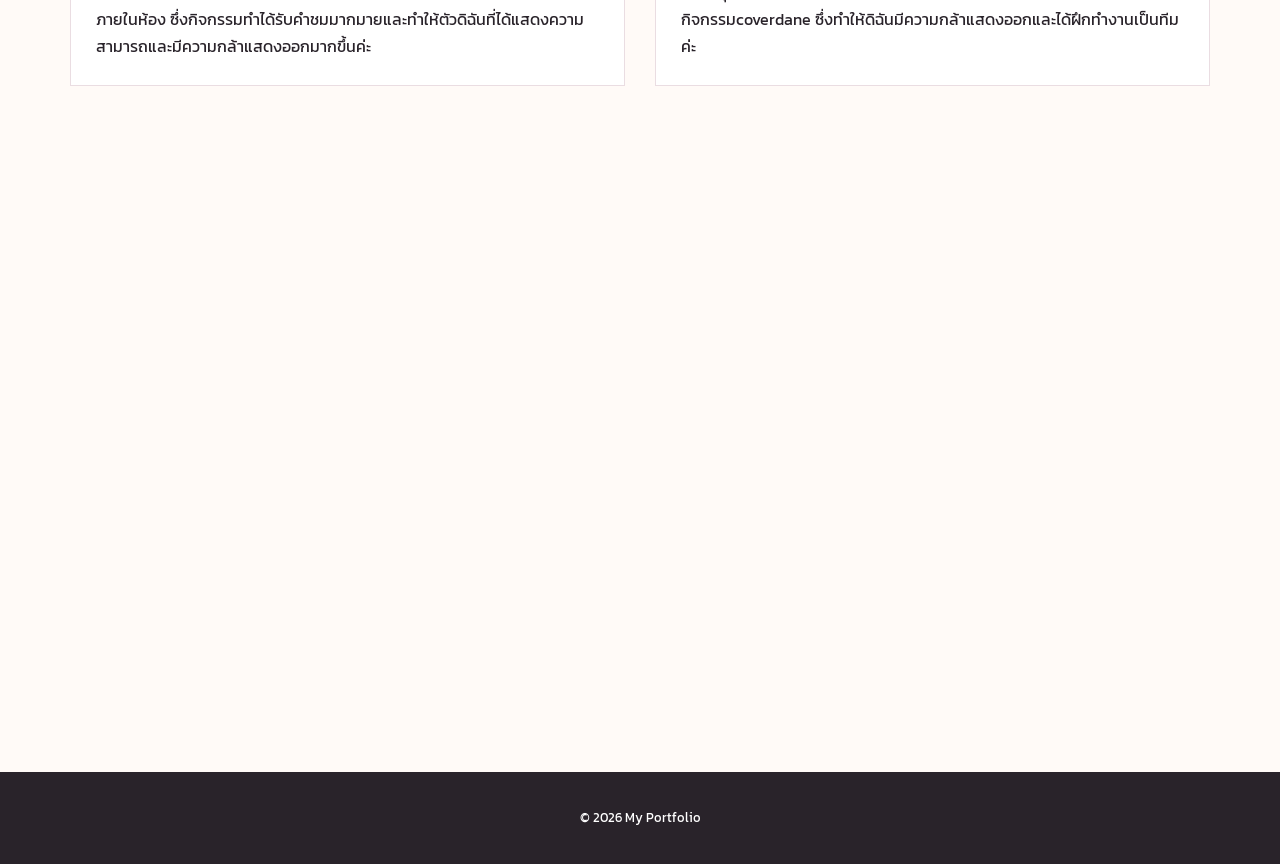
==== commit 708b1465: "Update activities.html" ====
--- a/activities.html
+++ b/activities.html
@@ -39,7 +39,8 @@
 <div class="activity-content">
 <span>01</span>
 <h2>กิจกรรมการอบรมเชิงปฏิบัติการและทดสอบวัดระดับความรู้ภาษาจีนhsk4</h2>
-<p>เป็นกิจกรรมที่ทางโรงเรียนจัดขึ้นเพื่อให้เด็กนักเรียนได้มีความรู้ความเข้าใจในเตรียมตัวสอบวัดระดับความรู้ภาษาจีน</p>
+<p>เป็นกิจกรรมที่ทางโรงเรียนจัดขึ้นเพื่อให้เด็กนักเรียนได้มีความรู้ความเข้าใจในเตรียมตัวสอบวัดระดับความรู้ภาษาจีน 
+  กิจกรรมนี้ทำให้ดิฉันได้มีความรู้ในการเตรียมตัวสอบวัดระดับความรู้ภาษาจีนเพิ่มขึ้น ทั้งเรื่องเทคนิคที่ใช้ในการสอบ คำศัพท์ภาษาจีนและแนวทางการสอบ</p>
 </div>
 </div>
 
@@ -48,7 +49,7 @@
 <div class="activity-content">
 <span>02</span>
 <h2>กิจกรรมค่ายCAT CAMP</h2>
-<p>เป็นกิจกรรมที่ทางโรงเรียนจัดขึ้นเพื่อให้เด็กนักเรียนได้มีความรู้ความเข้าใจในภาษาจีน</p>
+<p>เป็นกิจกรรมที่ทางโรงเรียนจัดขึ้นเพื่อให้เด็กนักเรียนได้มีความรู้ความเข้าใจในภาษาจีน ซึ่งกิจกรรมนี้ทำให้ดิฉันได้รับความรู้ภาษาจีนและการทำงานเป็นทีมรวมถึงความกล้าแสดงออก</p>
 </div>
 </div>
   
@@ -57,7 +58,8 @@
 <div class="activity-content">
 <span>03</span>
 <h2>กิจกรรมวันตรุษจีน</h2>
-<p>เป็นกิจกรรมที่ทางโรงเรียนจัดขึ้นเพื่อให้เด็กนักเรียนได้มีความรู้ความเข้าใจในวันสำคัญของจีน</p>
+<p>เป็นกิจกรรมที่ทางโรงเรียนจัดขึ้นเพื่อให้เด็กนักเรียนได้มีความรู้ความเข้าใจในวันสำคัญของจีน ซึ่งดิฉันได้เข้าร่วมการร้องเพลงประสานเสียงร่วมกับเพื่อนๆภายในห้อง 
+  ซึ่งกิจกรรมทำได้รับคำชมมากมายและทำให้ตัวดิฉันที่ได้แสดงความสามารถและมีความกล้าแสดงออกมากขึ้นค่ะ</p>
 </div>
 </div>
 
@@ -66,7 +68,8 @@
 <div class="activity-content">
 <span>04</span>
 <h2>กิจกรรมวันต่อต้านยาเสพติด</h2>
-<p>เป็นกิจกรรมที่ทางโรงเรียนจัดขึ้นเพื่อให้เด็กนักเรียนได้ทำกิจกรรมเพื่อปลอดอบายมุขและสารเสพติด</p>
+<p>เป็นกิจกรรมที่ทางโรงเรียนจัดขึ้นเพื่อให้เด็กนักเรียนได้ทำกิจกรรมเพื่อปลอดอบายมุขและสารเสพติด ดิฉันได้เข้าร่วมกิจกรรมBBU DANCE CONTESTซึ่งเป็นกิจกรรมcoverdane 
+  ซึ่งทำให้ดิฉันมีความกล้าแสดงออกและได้ฝึกทำงานเป็นทีมค่ะ</p>
 </div>
 </div>
 
@@ -75,7 +78,8 @@
 <div class="activity-content">
 <span>05</span>
 <h2>กิจกรรมสัปดาห์ห้องสมุด 2569</h2>
-<p>เป็นกิจกรรมห้องสมุดที่เปิดให้นักเรียนได้มาเข้าร่วมสนุกเล่นกิจกรรมเพื่อพัฒนาความรู้ในห้องสมุด</p>
+<p>เป็นกิจกรรมห้องสมุดที่เปิดให้นักเรียนได้มาเข้าร่วมสนุกเล่นกิจกรรมเพื่อพัฒนาความรู้ในห้องสมุด ดิฉันได้เป็นตัวแทนในการจัดบู๊ทกิจกรรมทายภาพ67เห็นไหมจ๊ะ! 
+  ซึ่งกิจกรรมนี้ทำให้ดิฉันมีความกล้าแสดงออก การทำงานเป็นทีม และการมีมนุษยสัมพันธ์ร่วมกับน้องๆในโรงเรียนค่ะ</p>
 </div>
 </div>
 
@@ -85,7 +89,7 @@
 <span>06</span>
 <h2>กิจกรรมค่ายปันน้ำใจให้ความรู้สู่ทักษะภาษาจีน</h2>
 <p>แลกเปลี่ยนเรียนรู้ระหว่างโรงเรียนพนัสวิทยาคาร 
-เป็นรูปแบบ " Chinese 1 Day Camp "</p>
+เป็นรูปแบบ " Chinese 1 Day Camp " กิจกรรมนี้ทำให้ดิฉันมีความรู้ความเข้าใจในภาษาจีนมากขึ้นและได้รับประสบการณ์ดีๆรวมถึงได้แสดงความกล้างแสดงออก</p>
 </div>
 </div>
 
